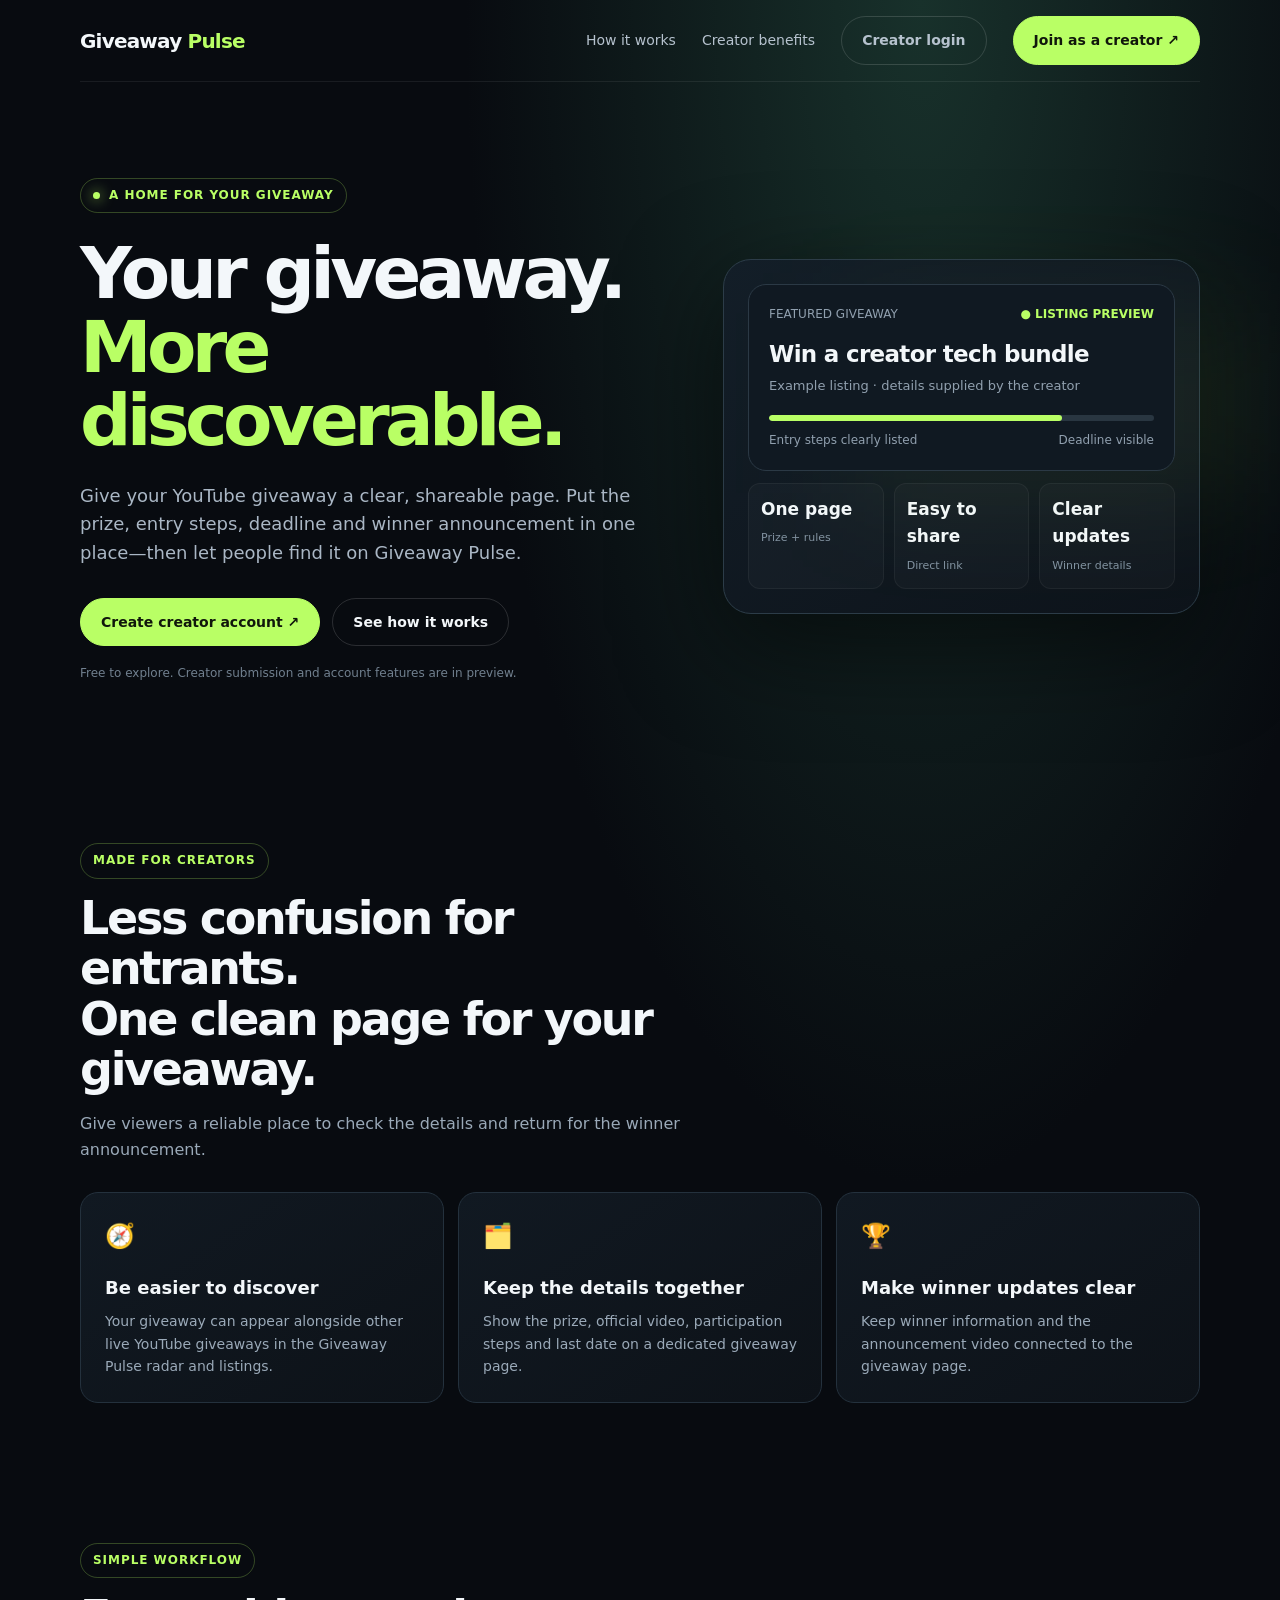
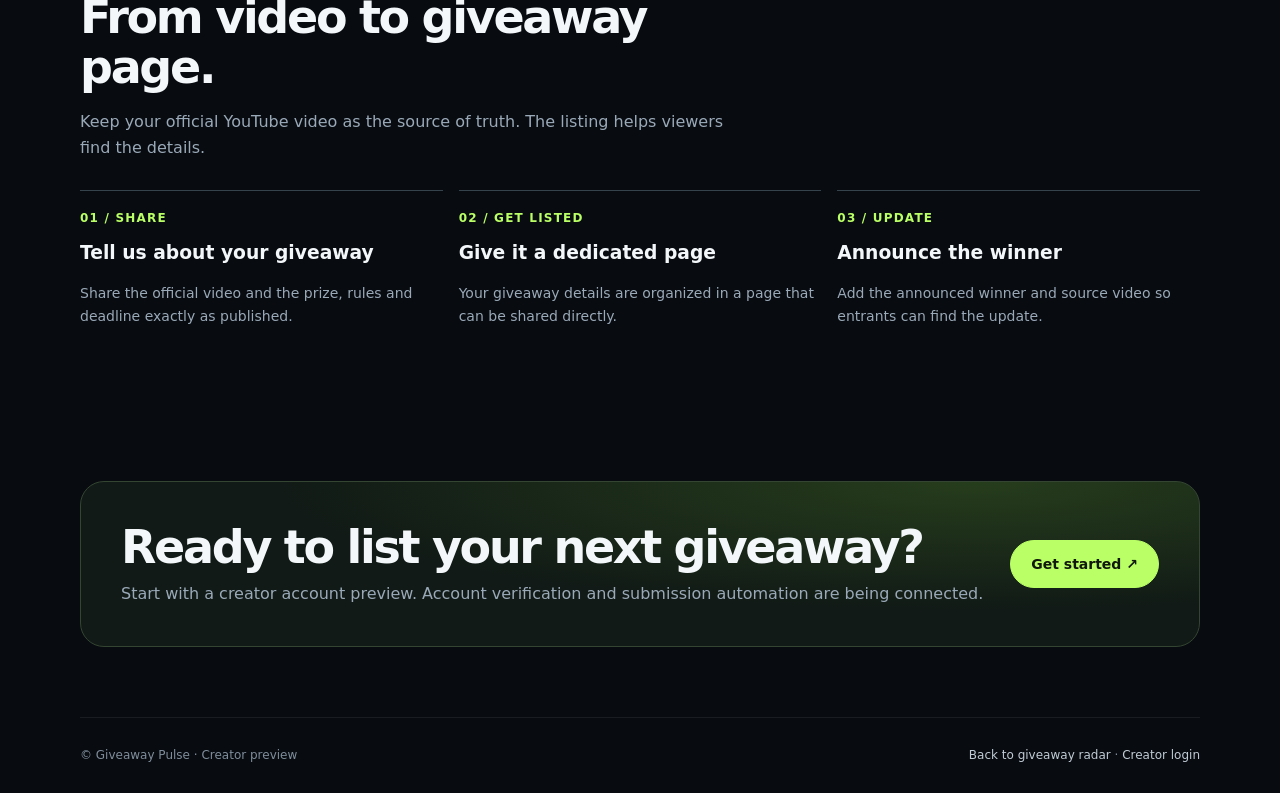
==== creators/index.html @ 2ef869fd "Add creator landing page preview" ====
<!doctype html>
<html lang="en">
<head>
<meta charset="utf-8"><meta name="viewport" content="width=device-width,initial-scale=1">
<title>For Creators — Giveaway Pulse</title>
<meta name="description" content="Give your YouTube giveaway a clear home on Giveaway Pulse. Get discovered, share the rules, and keep prize and winner details easy to find.">
<style>
:root{color-scheme:dark;--bg:#080b10;--panel:#101721;--line:#24313d;--muted:#9aa9b8;--white:#f3f7fa;--lime:#b9ff65;--cyan:#71e5d5}
*{box-sizing:border-box}body{margin:0;background:radial-gradient(ellipse at 72% 0%,#18312b 0,transparent 35%),var(--bg);color:var(--white);font:16px/1.6 Inter,ui-sans-serif,system-ui,-apple-system,Segoe UI,sans-serif}a{color:inherit;text-decoration:none}.wrap{width:min(1120px,calc(100% - 40px));margin:auto}.nav{height:82px;display:flex;align-items:center;justify-content:space-between;border-bottom:1px solid #ffffff12}.brand{font-weight:800;letter-spacing:-.04em;font-size:20px}.brand span{color:var(--lime)}.navlinks{display:flex;gap:26px;align-items:center;color:#b6c2ce;font-size:14px}.btn{display:inline-flex;align-items:center;justify-content:center;border:1px solid #ffffff24;border-radius:999px;padding:12px 20px;font-weight:700;font-size:14px;transition:.2s}.btn:hover{transform:translateY(-2px);border-color:var(--lime)}.btn.primary{background:var(--lime);color:#10170b;border-color:var(--lime)}.hero{padding:96px 0 78px;display:grid;grid-template-columns:1.1fr .9fr;gap:60px;align-items:center}.eyebrow{display:inline-flex;gap:9px;align-items:center;border:1px solid #b9ff6540;color:var(--lime);border-radius:999px;padding:7px 12px;font-size:12px;font-weight:800;letter-spacing:.08em;text-transform:uppercase}.eyebrow i{width:7px;height:7px;border-radius:50%;background:var(--lime);box-shadow:0 0 14px var(--lime)}h1{font-size:clamp(42px,6vw,72px);line-height:1.02;letter-spacing:-.065em;margin:24px 0}h1 em{font-style:normal;color:var(--lime)}.lead{font-size:18px;color:#aab7c5;max-width:560px}.actions{display:flex;gap:12px;flex-wrap:wrap;margin-top:30px}.fine{font-size:12px;color:#71808f;margin-top:18px}.preview{position:relative;border:1px solid #2c3c48;background:linear-gradient(145deg,#131e28,#0d131a);border-radius:28px;padding:24px;box-shadow:0 30px 100px #0008}.preview:before{content:'';position:absolute;inset:15% -10% auto 25%;height:180px;background:#b9ff6512;filter:blur(60px);pointer-events:none}.card{position:relative;background:#101922;border:1px solid #2b3945;border-radius:18px;padding:20px;margin-bottom:12px}.cardtop{display:flex;justify-content:space-between;gap:12px;color:#91a0af;font-size:12px}.live{color:var(--lime);font-weight:800}.prize{font-size:23px;font-weight:800;letter-spacing:-.03em;margin:12px 0 3px}.sub{font-size:13px;color:#91a0af}.progress{height:6px;background:#293641;border-radius:9px;margin:18px 0 10px;overflow:hidden}.progress span{display:block;width:76%;height:100%;background:var(--lime);border-radius:9px}.metricrow{display:grid;grid-template-columns:repeat(3,1fr);gap:10px}.metric{background:#ffffff06;border:1px solid #ffffff0d;border-radius:12px;padding:12px}.metric b{display:block;font-size:17px}.metric span{font-size:11px;color:#8292a1}.section{padding:70px 0}.sectionhead{max-width:650px;margin-bottom:30px}.section h2{font-size:clamp(30px,4vw,46px);line-height:1.1;letter-spacing:-.05em;margin:14px 0}.section p{color:var(--muted)}.grid{display:grid;grid-template-columns:repeat(3,1fr);gap:14px}.feature{padding:24px;border:1px solid var(--line);border-radius:18px;background:linear-gradient(145deg,#111922,#0d1218)}.icon{font-size:24px}.feature h3{margin:18px 0 8px;font-size:18px}.feature p{font-size:14px;margin:0}.steps{display:grid;grid-template-columns:repeat(3,1fr);gap:16px}.step{border-top:1px solid #35434d;padding-top:18px}.num{color:var(--lime);font-size:12px;font-weight:800;letter-spacing:.1em}.step h3{margin:10px 0}.step p{font-size:14px}.cta{border:1px solid #344532;background:radial-gradient(ellipse at 80% 0%,#263d1c,#111a16 55%);border-radius:24px;padding:40px;display:flex;justify-content:space-between;align-items:center;gap:24px}.cta h2{margin:0 0 8px}.cta p{margin:0}.foot{border-top:1px solid #ffffff12;padding:28px 0;color:#7f8d9b;font-size:12px;display:flex;justify-content:space-between;gap:20px}.foot a{color:#c0ccd5}@media(max-width:800px){.hero{grid-template-columns:1fr;gap:35px;padding:65px 0}.preview{max-width:600px}.grid,.steps{grid-template-columns:1fr}.cta{display:block;padding:28px}.cta .btn{margin-top:20px}.navlinks>a:not(.btn){display:none}}@media(max-width:480px){.wrap{width:min(100% - 28px,1120px)}.nav{height:70px}.hero{padding-top:48px}.preview{padding:14px}.metricrow{gap:6px}.metric{padding:9px}.metric b{font-size:15px}.foot{display:block}}
</style>
</head>
<body>
<header class="wrap nav"><a class="brand" href="/">Giveaway <span>Pulse</span></a><nav class="navlinks"><a href="#how">How it works</a><a href="#benefits">Creator benefits</a><a class="btn" href="/creators/auth.html">Creator login</a><a class="btn primary" href="/creators/auth.html?mode=signup">Join as a creator ↗</a></nav></header>
<main>
<section class="wrap hero">
<div><div class="eyebrow"><i></i> A home for your giveaway</div><h1>Your giveaway.<br><em>More discoverable.</em></h1><p class="lead">Give your YouTube giveaway a clear, shareable page. Put the prize, entry steps, deadline and winner announcement in one place—then let people find it on Giveaway Pulse.</p><div class="actions"><a class="btn primary" href="/creators/auth.html?mode=signup">Create creator account ↗</a><a class="btn" href="#how">See how it works</a></div><p class="fine">Free to explore. Creator submission and account features are in preview.</p></div>
<div class="preview" aria-label="Illustrative giveaway listing preview"><div class="card"><div class="cardtop"><span>FEATURED GIVEAWAY</span><span class="live">● LISTING PREVIEW</span></div><div class="prize">Win a creator tech bundle</div><div class="sub">Example listing · details supplied by the creator</div><div class="progress"><span></span></div><div class="cardtop"><span>Entry steps clearly listed</span><span>Deadline visible</span></div></div><div class="metricrow"><div class="metric"><b>One page</b><span>Prize + rules</span></div><div class="metric"><b>Easy to share</b><span>Direct link</span></div><div class="metric"><b>Clear updates</b><span>Winner details</span></div></div></div>
</section>
<section class="section" id="benefits"><div class="wrap"><div class="sectionhead"><div class="eyebrow">Made for creators</div><h2>Less confusion for entrants.<br>One clean page for your giveaway.</h2><p>Give viewers a reliable place to check the details and return for the winner announcement.</p></div><div class="grid">
<article class="feature"><div class="icon">🧭</div><h3>Be easier to discover</h3><p>Your giveaway can appear alongside other live YouTube giveaways in the Giveaway Pulse radar and listings.</p></article>
<article class="feature"><div class="icon">🗂️</div><h3>Keep the details together</h3><p>Show the prize, official video, participation steps and last date on a dedicated giveaway page.</p></article>
<article class="feature"><div class="icon">🏆</div><h3>Make winner updates clear</h3><p>Keep winner information and the announcement video connected to the giveaway page.</p></article>
</div></div></section>
<section class="section" id="how"><div class="wrap"><div class="sectionhead"><div class="eyebrow">Simple workflow</div><h2>From video to giveaway page.</h2><p>Keep your official YouTube video as the source of truth. The listing helps viewers find the details.</p></div><div class="steps"><article class="step"><div class="num">01 / SHARE</div><h3>Tell us about your giveaway</h3><p>Share the official video and the prize, rules and deadline exactly as published.</p></article><article class="step"><div class="num">02 / GET LISTED</div><h3>Give it a dedicated page</h3><p>Your giveaway details are organized in a page that can be shared directly.</p></article><article class="step"><div class="num">03 / UPDATE</div><h3>Announce the winner</h3><p>Add the announced winner and source video so entrants can find the update.</p></article></div></div></section>
<section class="wrap section"><div class="cta"><div><h2>Ready to list your next giveaway?</h2><p>Start with a creator account preview. Account verification and submission automation are being connected.</p></div><a class="btn primary" href="/creators/auth.html?mode=signup">Get started ↗</a></div></section>
</main>
<footer class="wrap foot"><span>© Giveaway Pulse · Creator preview</span><span><a href="/">Back to giveaway radar</a> · <a href="/creators/auth.html">Creator login</a></span></footer>
</body></html>
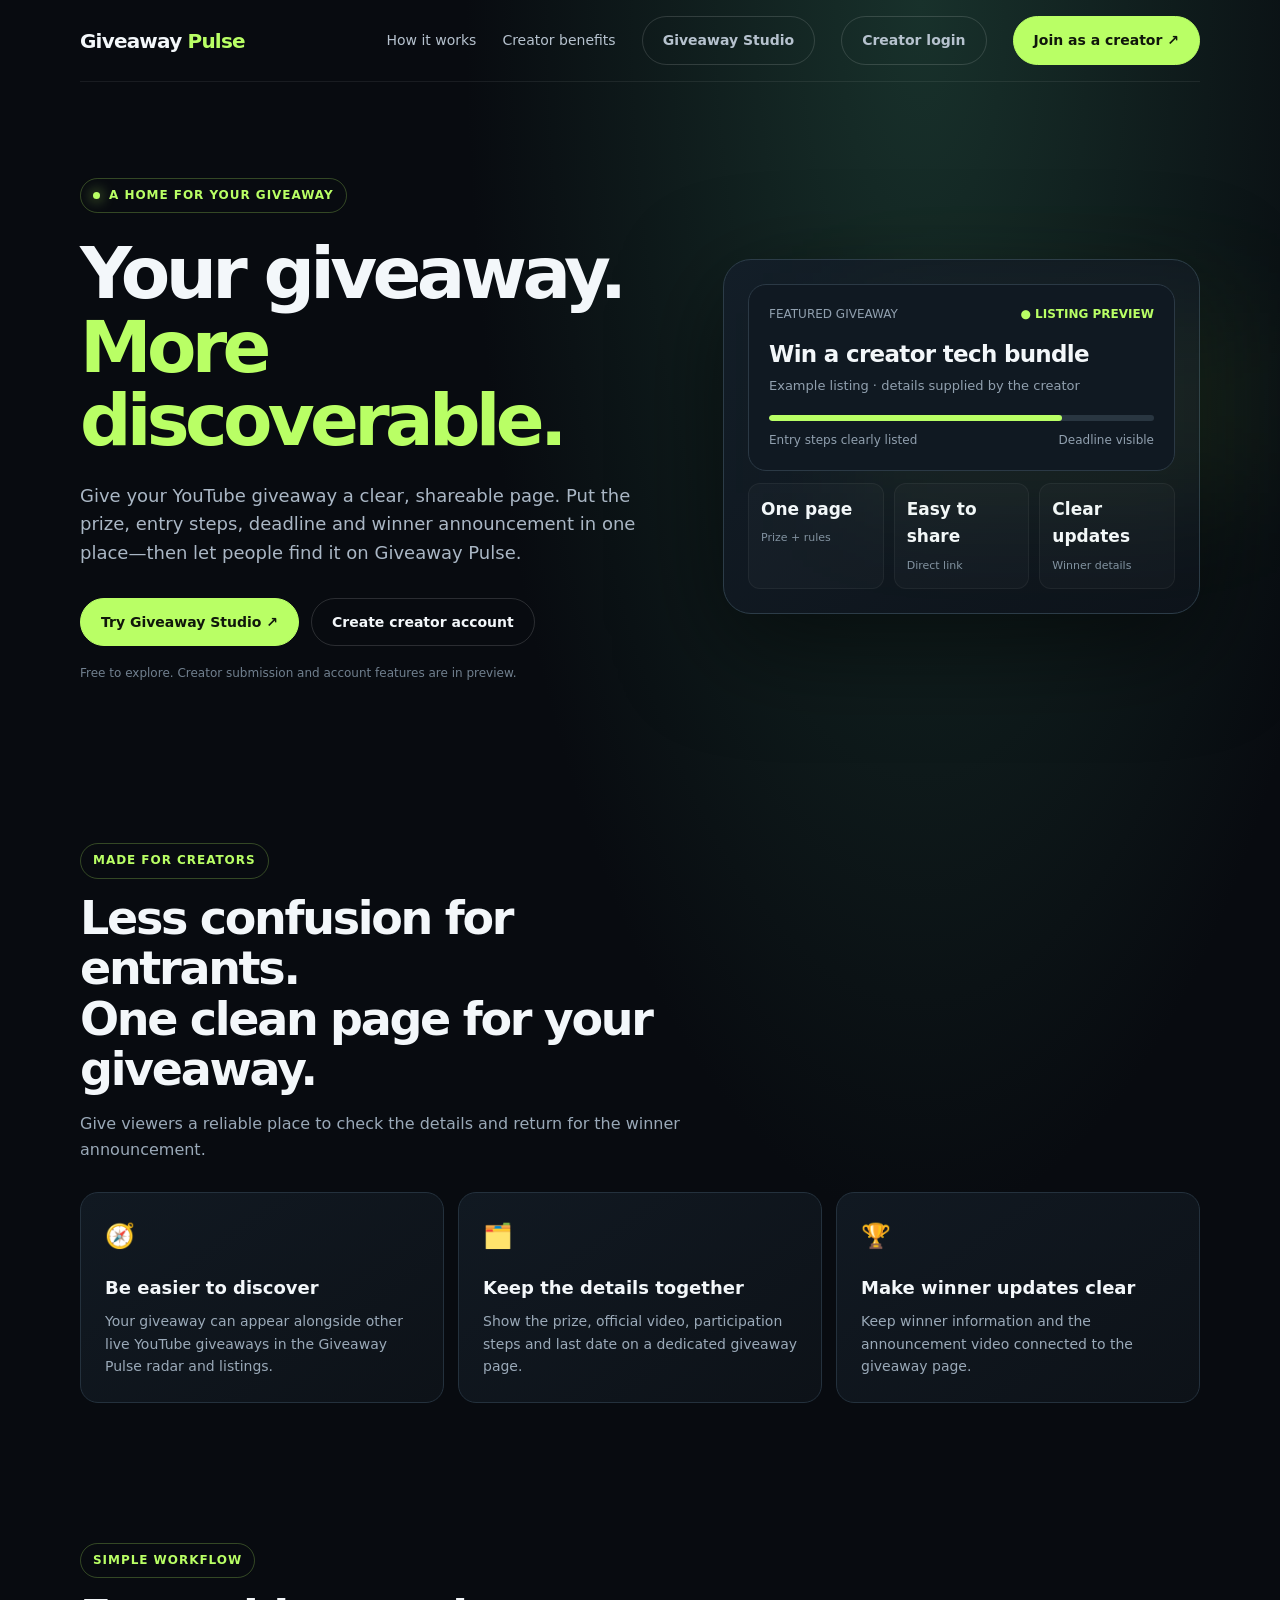
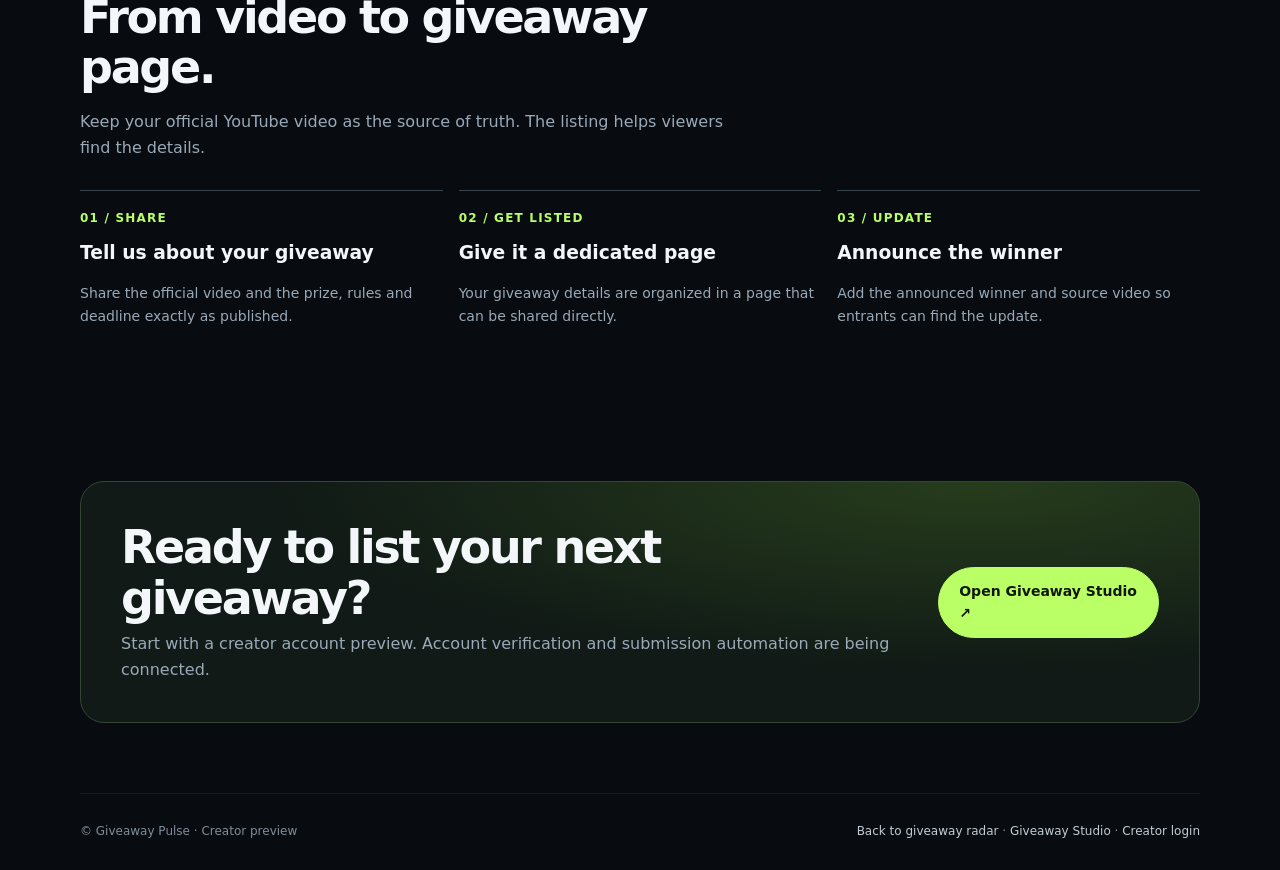
==== commit 10f30218: "Link creator page to Giveaway Studio" ====
--- a/creators/index.html
+++ b/creators/index.html
@@ -10,10 +10,10 @@
 </style>
 </head>
 <body>
-<header class="wrap nav"><a class="brand" href="/">Giveaway <span>Pulse</span></a><nav class="navlinks"><a href="#how">How it works</a><a href="#benefits">Creator benefits</a><a class="btn" href="/creators/auth.html">Creator login</a><a class="btn primary" href="/creators/auth.html?mode=signup">Join as a creator ↗</a></nav></header>
+<header class="wrap nav"><a class="brand" href="../">Giveaway <span>Pulse</span></a><nav class="navlinks"><a href="#how">How it works</a><a href="#benefits">Creator benefits</a><a class="btn" href="studio.html">Giveaway Studio</a><a class="btn" href="auth.html">Creator login</a><a class="btn primary" href="auth.html?mode=signup">Join as a creator ↗</a></nav></header>
 <main>
 <section class="wrap hero">
-<div><div class="eyebrow"><i></i> A home for your giveaway</div><h1>Your giveaway.<br><em>More discoverable.</em></h1><p class="lead">Give your YouTube giveaway a clear, shareable page. Put the prize, entry steps, deadline and winner announcement in one place—then let people find it on Giveaway Pulse.</p><div class="actions"><a class="btn primary" href="/creators/auth.html?mode=signup">Create creator account ↗</a><a class="btn" href="#how">See how it works</a></div><p class="fine">Free to explore. Creator submission and account features are in preview.</p></div>
+<div><div class="eyebrow"><i></i> A home for your giveaway</div><h1>Your giveaway.<br><em>More discoverable.</em></h1><p class="lead">Give your YouTube giveaway a clear, shareable page. Put the prize, entry steps, deadline and winner announcement in one place—then let people find it on Giveaway Pulse.</p><div class="actions"><a class="btn primary" href="studio.html">Try Giveaway Studio ↗</a><a class="btn" href="auth.html?mode=signup">Create creator account</a></div><p class="fine">Free to explore. Creator submission and account features are in preview.</p></div>
 <div class="preview" aria-label="Illustrative giveaway listing preview"><div class="card"><div class="cardtop"><span>FEATURED GIVEAWAY</span><span class="live">● LISTING PREVIEW</span></div><div class="prize">Win a creator tech bundle</div><div class="sub">Example listing · details supplied by the creator</div><div class="progress"><span></span></div><div class="cardtop"><span>Entry steps clearly listed</span><span>Deadline visible</span></div></div><div class="metricrow"><div class="metric"><b>One page</b><span>Prize + rules</span></div><div class="metric"><b>Easy to share</b><span>Direct link</span></div><div class="metric"><b>Clear updates</b><span>Winner details</span></div></div></div>
 </section>
 <section class="section" id="benefits"><div class="wrap"><div class="sectionhead"><div class="eyebrow">Made for creators</div><h2>Less confusion for entrants.<br>One clean page for your giveaway.</h2><p>Give viewers a reliable place to check the details and return for the winner announcement.</p></div><div class="grid">
@@ -22,7 +22,7 @@
 <article class="feature"><div class="icon">🏆</div><h3>Make winner updates clear</h3><p>Keep winner information and the announcement video connected to the giveaway page.</p></article>
 </div></div></section>
 <section class="section" id="how"><div class="wrap"><div class="sectionhead"><div class="eyebrow">Simple workflow</div><h2>From video to giveaway page.</h2><p>Keep your official YouTube video as the source of truth. The listing helps viewers find the details.</p></div><div class="steps"><article class="step"><div class="num">01 / SHARE</div><h3>Tell us about your giveaway</h3><p>Share the official video and the prize, rules and deadline exactly as published.</p></article><article class="step"><div class="num">02 / GET LISTED</div><h3>Give it a dedicated page</h3><p>Your giveaway details are organized in a page that can be shared directly.</p></article><article class="step"><div class="num">03 / UPDATE</div><h3>Announce the winner</h3><p>Add the announced winner and source video so entrants can find the update.</p></article></div></div></section>
-<section class="wrap section"><div class="cta"><div><h2>Ready to list your next giveaway?</h2><p>Start with a creator account preview. Account verification and submission automation are being connected.</p></div><a class="btn primary" href="/creators/auth.html?mode=signup">Get started ↗</a></div></section>
+<section class="wrap section"><div class="cta"><div><h2>Ready to list your next giveaway?</h2><p>Start with a creator account preview. Account verification and submission automation are being connected.</p></div><a class="btn primary" href="studio.html">Open Giveaway Studio ↗</a></div></section>
 </main>
-<footer class="wrap foot"><span>© Giveaway Pulse · Creator preview</span><span><a href="/">Back to giveaway radar</a> · <a href="/creators/auth.html">Creator login</a></span></footer>
+<footer class="wrap foot"><span>© Giveaway Pulse · Creator preview</span><span><a href="../">Back to giveaway radar</a> · <a href="studio.html">Giveaway Studio</a> · <a href="auth.html">Creator login</a></span></footer>
 </body></html>
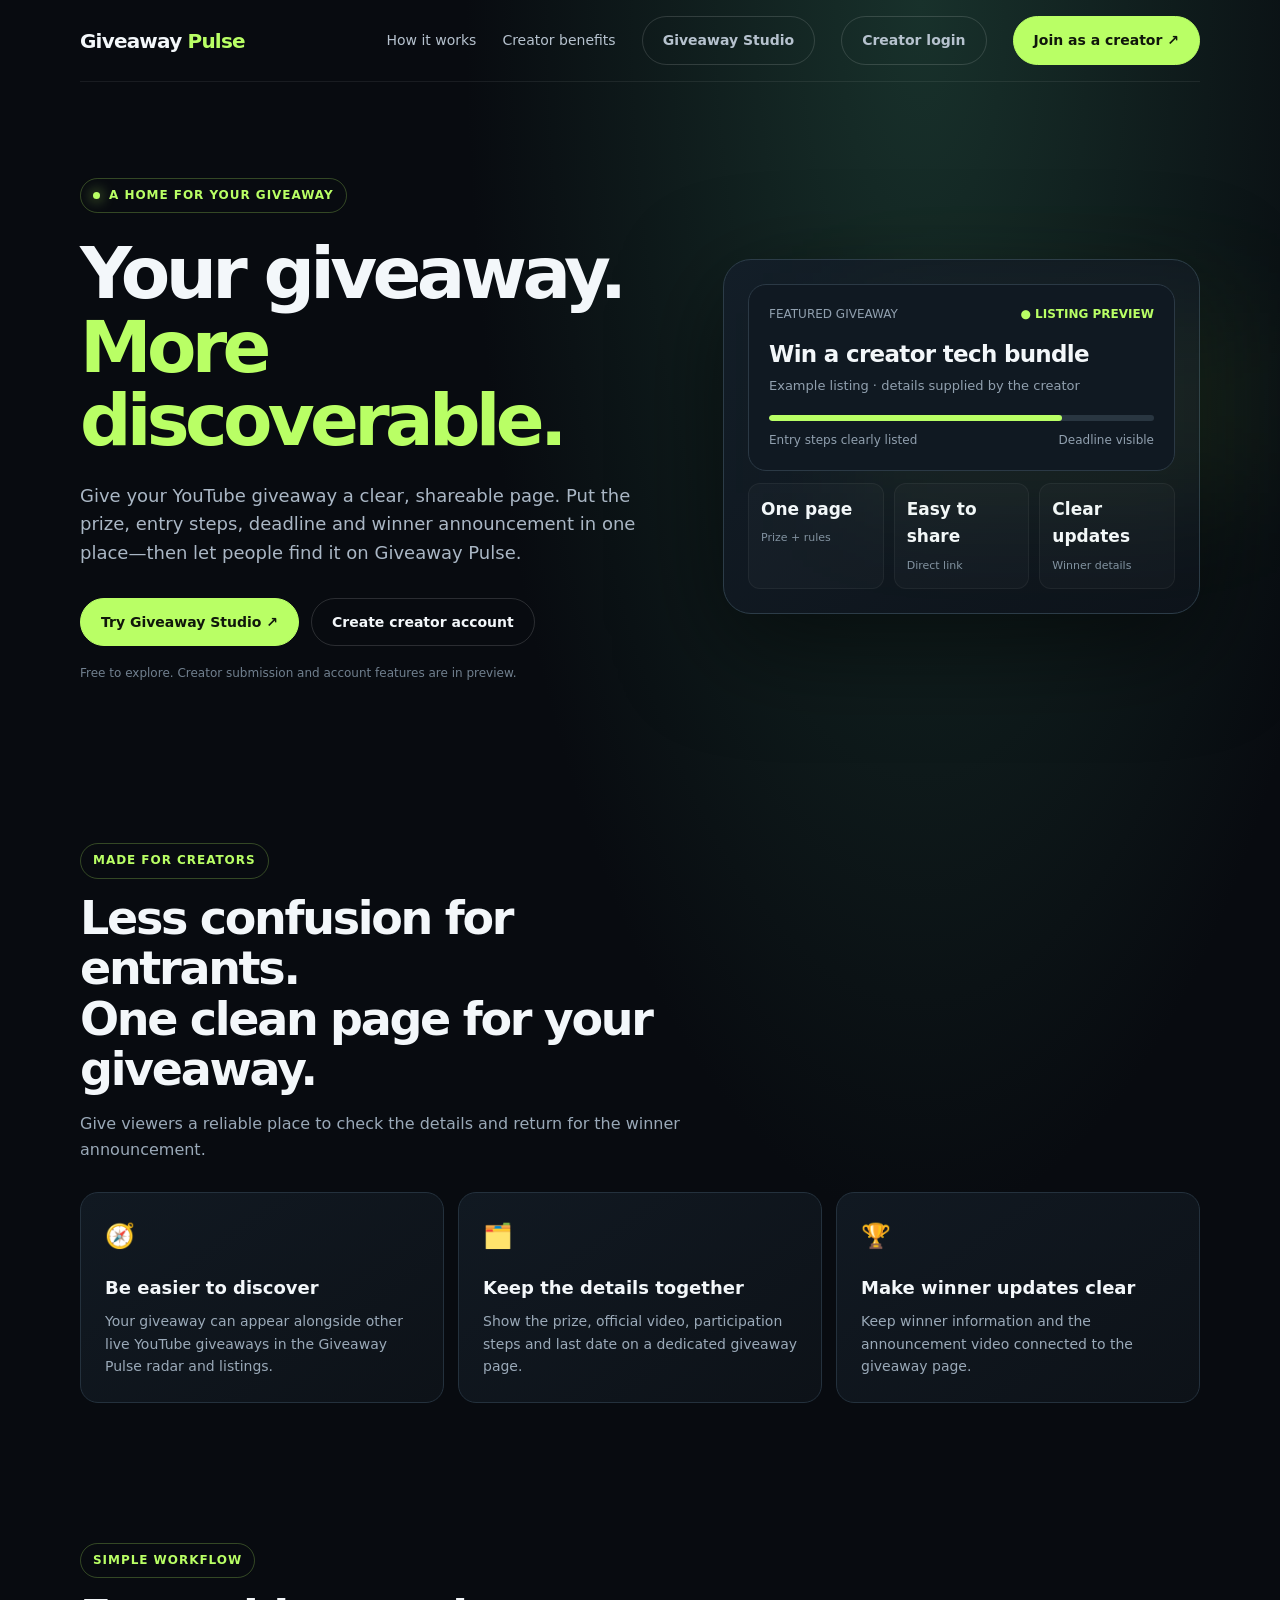
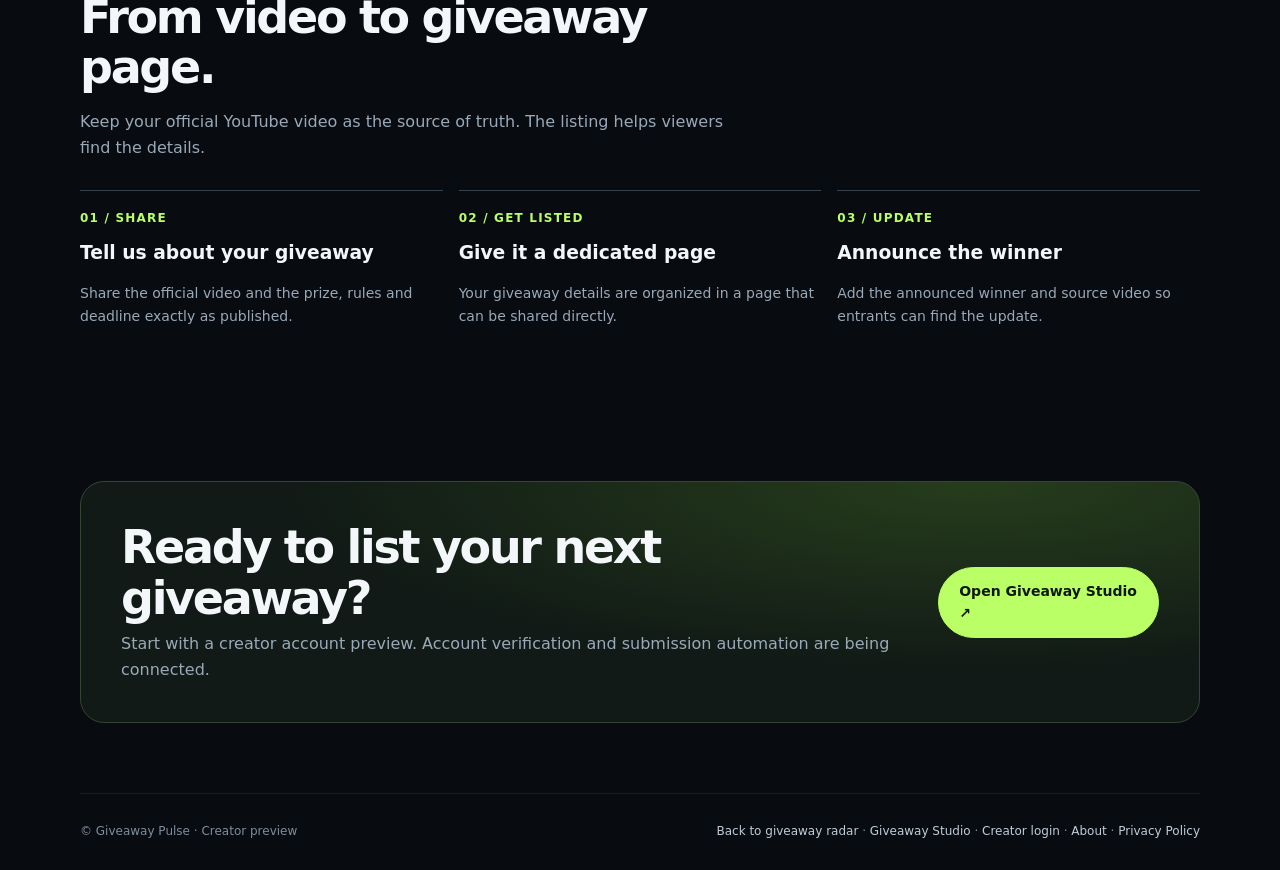
==== commit d1e1bc94: "Add About & Privacy pages, canonical/SEO tags on Studio, footer links, sitemap - about.html and priv" ====
--- a/creators/index.html
+++ b/creators/index.html
@@ -3,6 +3,8 @@
 <head>
 <meta charset="utf-8"><meta name="viewport" content="width=device-width,initial-scale=1">
 <title>For Creators — Giveaway Pulse</title>
+<meta name="google-adsense-account" content="ca-pub-7375517399950697">
+<link rel="canonical" href="https://giveawaypulse.com/creators/">
 <meta name="description" content="Give your YouTube giveaway a clear home on Giveaway Pulse. Get discovered, share the rules, and keep prize and winner details easy to find.">
 <style>
 :root{color-scheme:dark;--bg:#080b10;--panel:#101721;--line:#24313d;--muted:#9aa9b8;--white:#f3f7fa;--lime:#b9ff65;--cyan:#71e5d5}
@@ -24,5 +26,5 @@
 <section class="section" id="how"><div class="wrap"><div class="sectionhead"><div class="eyebrow">Simple workflow</div><h2>From video to giveaway page.</h2><p>Keep your official YouTube video as the source of truth. The listing helps viewers find the details.</p></div><div class="steps"><article class="step"><div class="num">01 / SHARE</div><h3>Tell us about your giveaway</h3><p>Share the official video and the prize, rules and deadline exactly as published.</p></article><article class="step"><div class="num">02 / GET LISTED</div><h3>Give it a dedicated page</h3><p>Your giveaway details are organized in a page that can be shared directly.</p></article><article class="step"><div class="num">03 / UPDATE</div><h3>Announce the winner</h3><p>Add the announced winner and source video so entrants can find the update.</p></article></div></div></section>
 <section class="wrap section"><div class="cta"><div><h2>Ready to list your next giveaway?</h2><p>Start with a creator account preview. Account verification and submission automation are being connected.</p></div><a class="btn primary" href="studio.html">Open Giveaway Studio ↗</a></div></section>
 </main>
-<footer class="wrap foot"><span>© Giveaway Pulse · Creator preview</span><span><a href="../">Back to giveaway radar</a> · <a href="studio.html">Giveaway Studio</a> · <a href="auth.html">Creator login</a></span></footer>
+<footer class="wrap foot"><span>© Giveaway Pulse · Creator preview</span><span><a href="../">Back to giveaway radar</a> · <a href="studio.html">Giveaway Studio</a> · <a href="auth.html">Creator login</a> · <a href="../about.html">About</a> · <a href="../privacy.html">Privacy Policy</a></span></footer>
 </body></html>
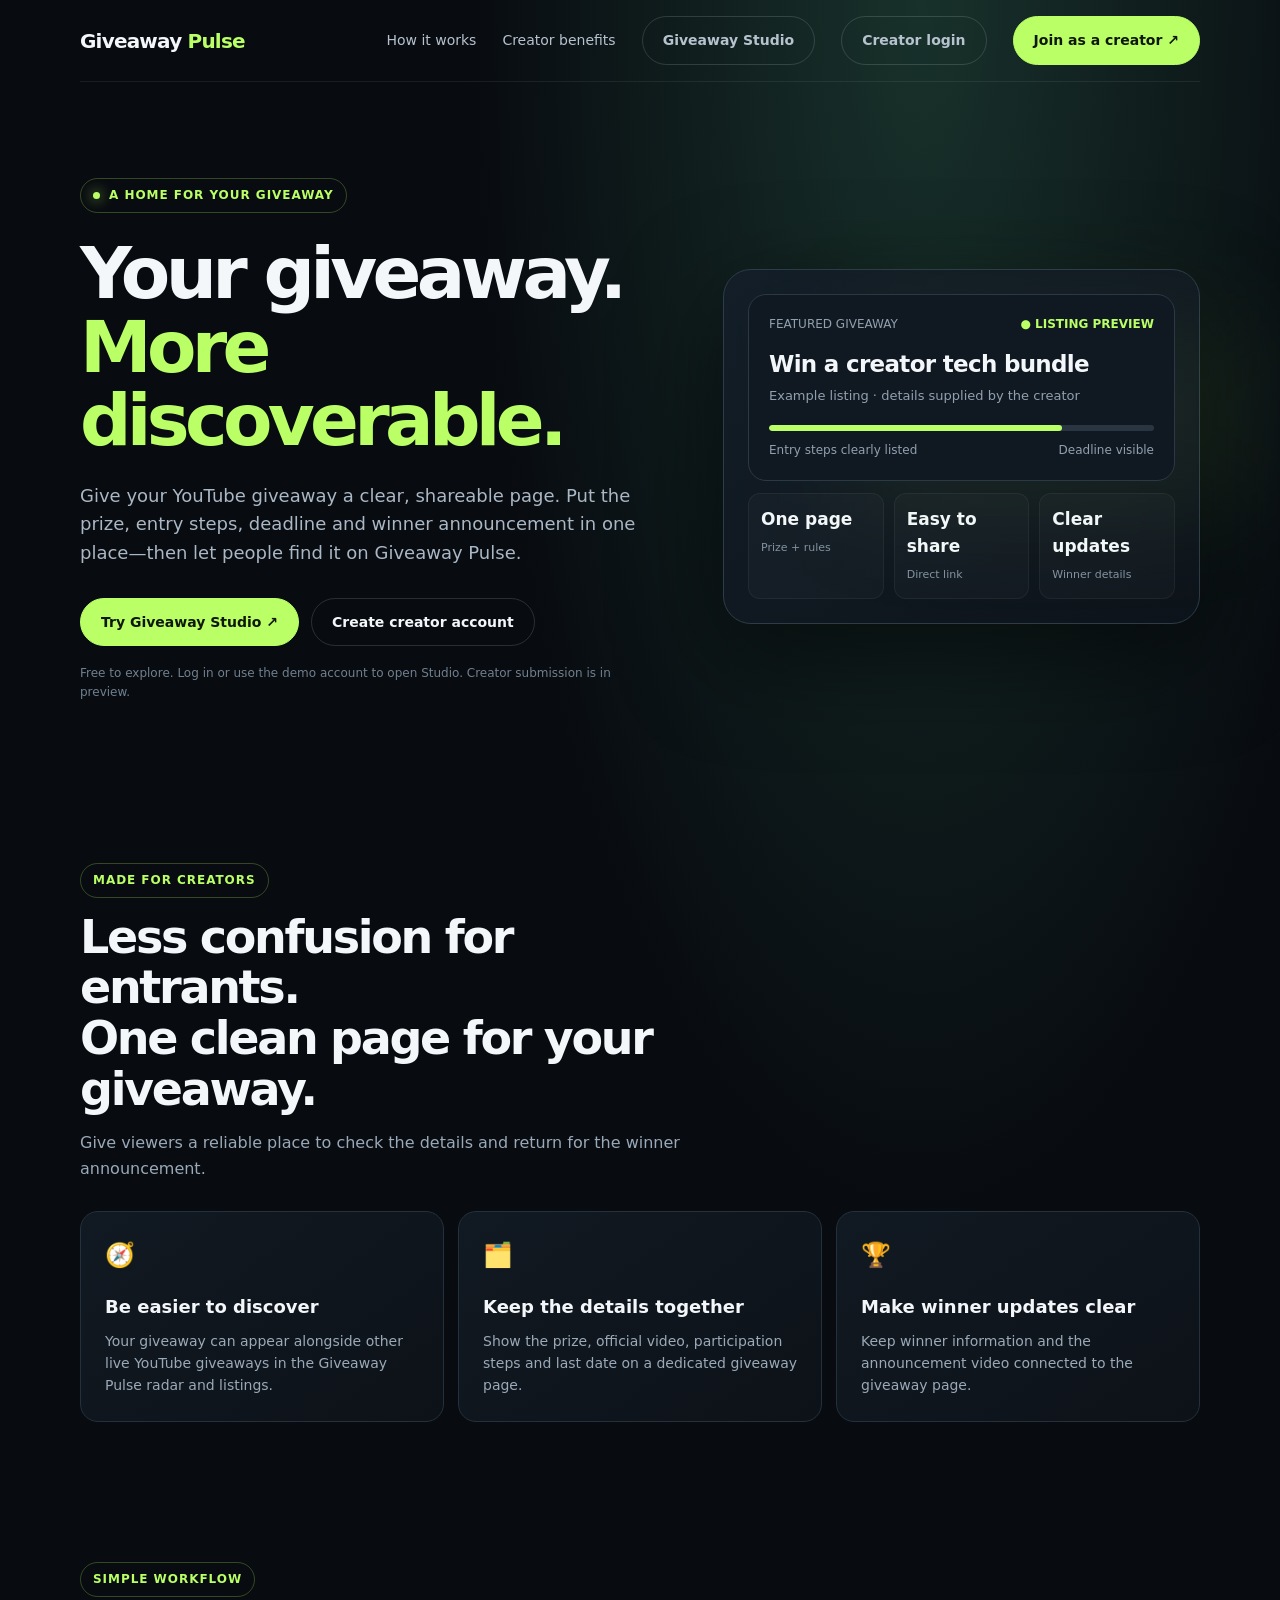
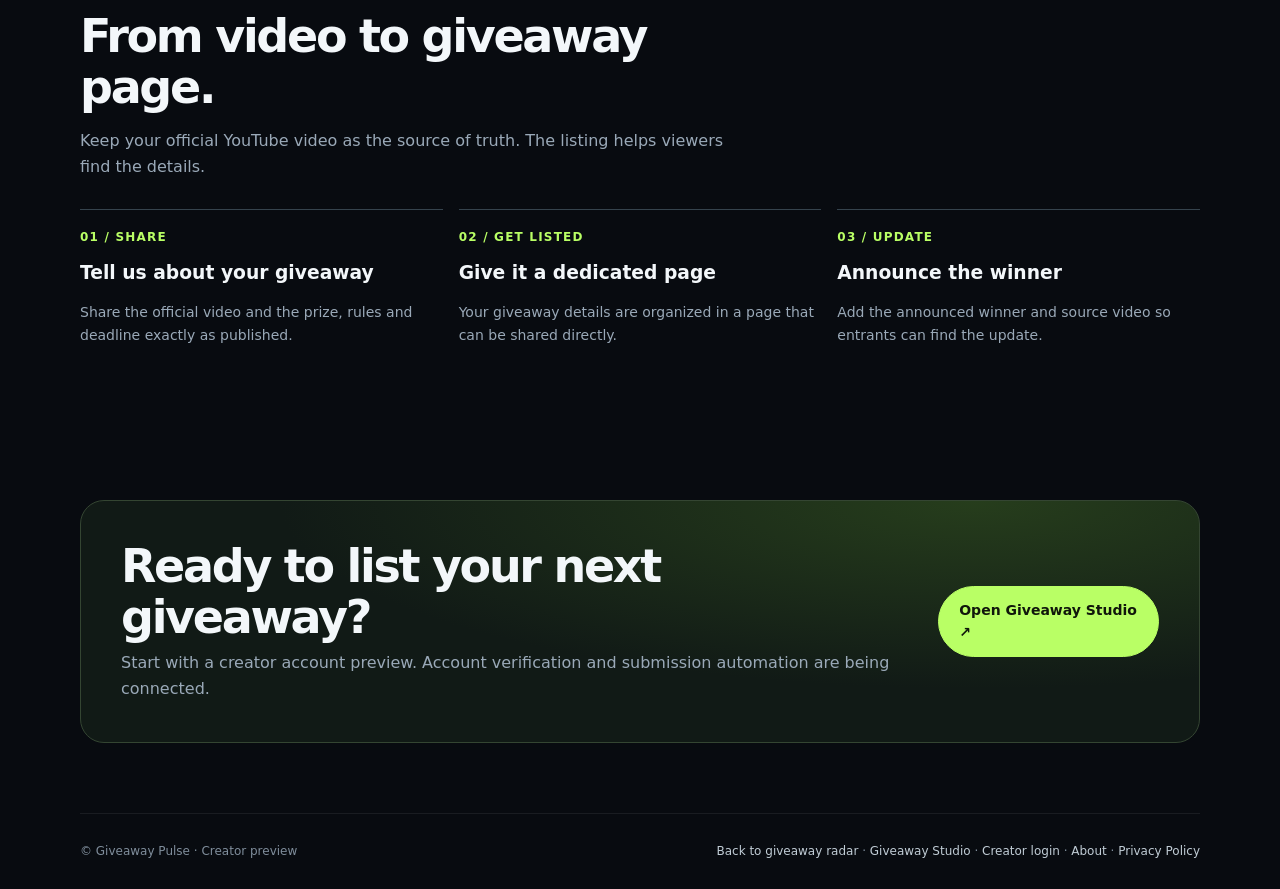
==== commit 84fde243: "Creator login gate for Giveaway Studio + working login/signup - assets/auth.js: browser-only auth (s" ====
--- a/creators/index.html
+++ b/creators/index.html
@@ -15,7 +15,7 @@
 <header class="wrap nav"><a class="brand" href="../">Giveaway <span>Pulse</span></a><nav class="navlinks"><a href="#how">How it works</a><a href="#benefits">Creator benefits</a><a class="btn" href="studio.html">Giveaway Studio</a><a class="btn" href="auth.html">Creator login</a><a class="btn primary" href="auth.html?mode=signup">Join as a creator ↗</a></nav></header>
 <main>
 <section class="wrap hero">
-<div><div class="eyebrow"><i></i> A home for your giveaway</div><h1>Your giveaway.<br><em>More discoverable.</em></h1><p class="lead">Give your YouTube giveaway a clear, shareable page. Put the prize, entry steps, deadline and winner announcement in one place—then let people find it on Giveaway Pulse.</p><div class="actions"><a class="btn primary" href="studio.html">Try Giveaway Studio ↗</a><a class="btn" href="auth.html?mode=signup">Create creator account</a></div><p class="fine">Free to explore. Creator submission and account features are in preview.</p></div>
+<div><div class="eyebrow"><i></i> A home for your giveaway</div><h1>Your giveaway.<br><em>More discoverable.</em></h1><p class="lead">Give your YouTube giveaway a clear, shareable page. Put the prize, entry steps, deadline and winner announcement in one place—then let people find it on Giveaway Pulse.</p><div class="actions"><a class="btn primary" href="studio.html">Try Giveaway Studio ↗</a><a class="btn" href="auth.html?mode=signup">Create creator account</a></div><p class="fine">Free to explore. Log in or use the demo account to open Studio. Creator submission is in preview.</p></div>
 <div class="preview" aria-label="Illustrative giveaway listing preview"><div class="card"><div class="cardtop"><span>FEATURED GIVEAWAY</span><span class="live">● LISTING PREVIEW</span></div><div class="prize">Win a creator tech bundle</div><div class="sub">Example listing · details supplied by the creator</div><div class="progress"><span></span></div><div class="cardtop"><span>Entry steps clearly listed</span><span>Deadline visible</span></div></div><div class="metricrow"><div class="metric"><b>One page</b><span>Prize + rules</span></div><div class="metric"><b>Easy to share</b><span>Direct link</span></div><div class="metric"><b>Clear updates</b><span>Winner details</span></div></div></div>
 </section>
 <section class="section" id="benefits"><div class="wrap"><div class="sectionhead"><div class="eyebrow">Made for creators</div><h2>Less confusion for entrants.<br>One clean page for your giveaway.</h2><p>Give viewers a reliable place to check the details and return for the winner announcement.</p></div><div class="grid">
